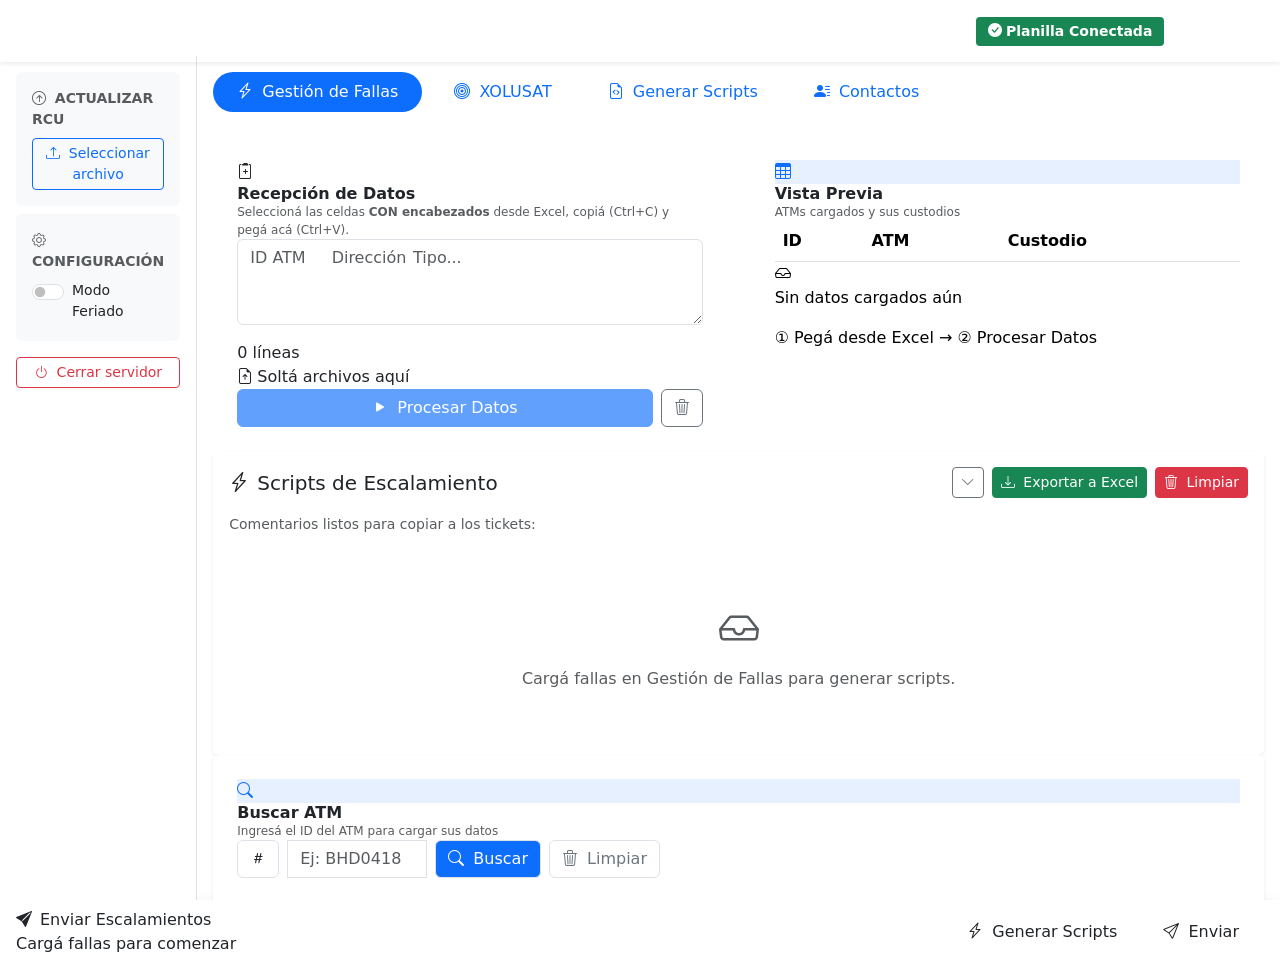
==== backend/templates/index.html @ ddcc281e "Fix zoom notebook v2.3: compensar 100vh con calc" ====
<!DOCTYPE html>
<html lang="es">
<head>
    <meta charset="UTF-8">
    <meta name="viewport" content="width=device-width, initial-scale=1.0">
    <title>Escalamientos ATM</title>
    <meta http-equiv="Cache-Control" content="no-cache, no-store, must-revalidate">
    <meta http-equiv="Pragma" content="no-cache">
    <meta http-equiv="Expires" content="0">
    <link href="https://cdn.jsdelivr.net/npm/bootstrap@5.3.3/dist/css/bootstrap.min.css" rel="stylesheet">
    <link href="https://cdn.jsdelivr.net/npm/bootstrap-icons@1.11.3/font/bootstrap-icons.min.css" rel="stylesheet">
    <link href="https://fonts.googleapis.com/css2?family=Inter:wght@300;400;500;600;700&display=swap" rel="stylesheet">
    <link rel="stylesheet" href="/static/style.css?v=2.3">
</head>
<body>

<!-- Navbar -->
<nav class="navbar navbar-expand-lg navbar-dark bg-navbar fixed-top shadow-sm">
    <div class="container-fluid px-4">
        <a class="navbar-brand d-flex align-items-center gap-2" href="#">
            <i class="bi bi-graph-up-arrow fs-4"></i>
            <span class="fw-bold">Escalamientos ATM</span>
        </a>
        <div class="d-flex align-items-center gap-3 ms-auto">
            <span id="connection-status" class="d-inline-flex align-items-center gap-1 text-white" style="background-color: #198754; padding: 4px 12px; border-radius: 4px; font-size: 0.875rem; font-weight: 600; line-height: 1.5;">
                <i class="bi bi-check-circle-fill"></i>
                Planilla Conectada
            </span>
            <span id="atm-count" class="text-white-50 small fw-semibold">859 ATMs</span>
        </div>
    </div>
</nav>

<!-- Layout -->
<div class="d-flex min-h-0" id="main-layout" style="padding-top: 56px; height: 100vh;">

    <!-- Sidebar -->
    <aside class="sidebar bg-white border-end p-3" style="width:270px">
        <div class="card border-0 bg-light">
            <div class="card-body py-3">
                <label class="form-label fw-semibold text-uppercase small text-muted mb-2">
                    <i class="bi bi-arrow-up-circle me-1"></i> Actualizar RCU
                </label>
                <button class="btn btn-outline-primary btn-sm w-100" onclick="document.getElementById('rcu-upload').click()" id="rcu-btn">
                    <i class="bi bi-upload me-1"></i> Seleccionar archivo
                </button>
                <input type="file" id="rcu-upload" class="d-none" accept=".xlsx,.xlsm,.xls">
                <div id="rcu-status" class="mt-2" style="display:none;"></div>
            </div>
        </div>

        <div class="card border-0 bg-light mt-2">
            <div class="card-body py-3">
                <label class="form-label fw-semibold text-uppercase small text-muted mb-2">
                    <i class="bi bi-gear me-1"></i> Configuración
                </label>
                <div class="form-check form-switch">
                    <input class="form-check-input" type="checkbox" id="mode-feriado" onchange="toggleFeriadoIndicator()">
                    <label class="form-check-label small" for="mode-feriado">Modo Feriado</label>
                </div>
                <div id="feriado-indicator" class="alert alert-warning py-2 mt-2 mb-0 d-none">
                    <i class="bi bi-calendar-event me-1"></i>
                    <small>Modo feriado activo</small>
                </div>
                <div id="domingo-indicator" class="alert alert-info py-2 mt-2 mb-0 d-none">
                    <i class="bi bi-sun me-1"></i>
                    <small>Es domingo - Modo fin de semana activo</small>
                </div>
            </div>
        </div>

        <button onclick="shutdownServer()" class="btn btn-outline-danger btn-sm w-100 mt-3" title="Cerrar servidor">
            <i class="bi bi-power me-1"></i> Cerrar servidor
        </button>

    </aside>

    <!-- Main Content -->
    <main class="flex-grow-1 overflow-y-auto p-3 min-h-0 main--send-panel-space" style="max-width: 100%; overflow-x: hidden;">

        <!-- Tabs Navigation -->
        <ul class="nav nav-pills mb-4 gap-2" id="mainTabs" role="tablist">
            <li class="nav-item" role="presentation">
                <button class="nav-link active px-4 py-2 rounded-pill" onclick="showTab('fallas')" type="button">
                    <i class="bi bi-lightning-charge me-1"></i> Gestión de Fallas
                </button>
            </li>
            <li class="nav-item" role="presentation">
                <button class="nav-link px-4 py-2 rounded-pill" onclick="showTab('xolusat')" type="button">
                    <i class="bi bi-bullseye me-1"></i> XOLUSAT
                </button>
            </li>
            <li class="nav-item" role="presentation">
                <button class="nav-link px-4 py-2 rounded-pill" onclick="showTab('scripts')" type="button">
                    <i class="bi bi-file-earmark-code me-1"></i> Generar Scripts
                </button>
            </li>
            <li class="nav-item" role="presentation">
                <button class="nav-link px-4 py-2 rounded-pill" onclick="showTab('contactos')" type="button">
                    <i class="bi bi-person-lines-fill me-1"></i> Contactos
                </button>
            </li>
        </ul>

        <!-- ============================================ -->
        <!-- TAB 1: GESTIÓN DE FALLAS -->
        <!-- ============================================ -->
        <section id="tab-fallas" class="tab-content active">
            
            <div class="row g-4 mb-0 align-items-stretch" style="min-height:0;">

                <!-- Recepción de Datos -->
                <div class="col-md-6">
                    <div class="card border-0">
                        <div class="card-body d-flex flex-column p-4">
                            <div class="data-card-header">
                                <div class="data-card-icon"><i class="bi bi-clipboard2-plus"></i></div>
                                <div>
                                    <h5 class="mb-0 fw-bold" style="font-size:1rem;">Recepción de Datos</h5>
                                    <p class="text-muted mb-0" style="font-size:0.75rem;">
                                        Seleccioná las celdas <strong>CON encabezados</strong> desde Excel, copiá (Ctrl+C) y pegá acá (Ctrl+V).
                                    </p>
                                </div>
                            </div>
                            <div class="position-relative d-flex flex-column flex-grow-1 drop-zone">
                                <textarea class="form-control mb-3 flex-grow-1" id="pasted-text" rows="3"
                                    placeholder="ID ATM&#9;Dirección&#9;Tipo..."
                                    oninput="updateLineCount()"></textarea>
                                <span id="line-count" class="line-counter">0 líneas</span>
                                <div id="drop-hint" class="drop-hint"><i class="bi bi-file-earmark-arrow-up me-1"></i>Soltá archivos aquí</div>
                            </div>
                            <div class="d-flex gap-2 mt-auto">
                                <button onclick="processFailures()" class="btn btn-primary flex-fill btn-fallas" id="btn-procesar" disabled>
                                    <i class="bi bi-play-fill me-1" id="btn-procesar-icon"></i> <span id="btn-procesar-text">Procesar Datos</span>
                                </button>
                                <button onclick="clearFailures()" class="btn btn-outline-secondary" title="Limpiar">
                                    <i class="bi bi-trash3"></i>
                                </button>
                            </div>
                        </div>
                    </div>
                </div>

                <!-- Vista Previa -->
                <div class="col-md-6">
                    <div class="card border-0">
                        <div class="card-body d-flex flex-column p-4">
                            <div class="data-card-header">
                                <div class="data-card-icon" style="background:rgba(13,110,253,0.1);color:#0D6EFD;">
                                    <i class="bi bi-table"></i>
                                </div>
                                <div>
                                    <h5 class="mb-0 fw-bold" style="font-size:1rem;">Vista Previa</h5>
                                    <p class="text-muted mb-0" style="font-size:0.75rem;">ATMs cargados y sus custodios</p>
                                </div>
                            </div>

                            <div class="table-responsive flex-grow-1 tab-fallas-preview-table" style="min-height:0; border-radius:10px;">
                                <table class="table mb-0" id="preview-table">
                                    <thead>
                                        <tr><th>ID</th><th>ATM</th><th>Custodio</th></tr>
                                    </thead>
                                    <tbody id="preview-tbody">
                                        <!-- empty state -->
                                        <tr id="preview-empty-row">
                                            <td colspan="3" class="p-0 border-0">
                                                <div class="preview-empty">
                                                    <div class="empty-icon"><i class="bi bi-inbox"></i></div>
                                                    <p>Sin datos cargados aún</p>
                                                    <span class="step-hint">① Pegá desde Excel → ② Procesar Datos</span>
                                                </div>
                                            </td>
                                        </tr>
                                    </tbody>
                                </table>
                            </div>

                            <!-- ATMs No Encontrados -->
                            <div id="not-found-section" class="mt-3" style="display:none;">
                                <hr class="my-2">
                                <h6 class="fw-bold text-danger mb-2" style="font-size:0.8rem;">
                                    <i class="bi bi-exclamation-triangle me-1"></i> ATMs No Encontrados
                                </h6>
                                <div id="not-found-list" class="d-flex flex-column gap-1"></div>
                            </div>
                        </div>
                    </div>
                </div>
            </div>
        </section>

        <!-- ============================================ -->
        <!-- TAB 2: GENERAR SCRIPTS -->
        <!-- ============================================ -->
        <section id="tab-scripts" class="tab-content">
            <div class="card shadow-sm border-0">
                <div class="card-body">
                    <div class="d-flex justify-content-between align-items-center mb-3">
                        <h5 class="card-title mb-0"><i class="bi bi-lightning-charge me-2"></i>Scripts de Escalamiento</h5>
                        <div class="d-flex gap-2 align-items-center">
                            <button onclick="toggleCollapse('scripts-fallas-collapse')" class="btn btn-outline-secondary btn-sm" title="Minimizar">
                                <i class="bi bi-chevron-down" id="scripts-fallas-collapse-icon"></i>
                            </button>
                            <button onclick="exportScriptsToExcel()" class="btn btn-success btn-sm">
                                <i class="bi bi-download me-1"></i> Exportar a Excel
                            </button>
                            <button onclick="clearFailures()" class="btn btn-danger btn-sm">
                                <i class="bi bi-trash3 me-1"></i> Limpiar
                            </button>
                        </div>
                    </div>
                    <p class="text-muted small mb-3">Comentarios listos para copiar a los tickets:</p>
                    <div id="scripts-fallas-collapse">
                        <div id="scripts-container-fallas" class="d-flex flex-column gap-2" style="width: 100%;">
                            <div class="text-center text-muted py-5">
                                <i class="bi bi-inbox fs-1 d-block mb-2"></i>
                                Cargá fallas en Gestión de Fallas para generar scripts.
                            </div>
                        </div>
                    </div>
                </div>
            </div>

        </section>

        <!-- ============================================ -->
        <!-- TAB 3: XOLUSAT -->
        <!-- ============================================ -->
        <section id="tab-xolusat" class="tab-content">

            <!-- Buscar ATM -->
            <div class="card shadow-sm border-0 mb-4">
                <div class="card-body p-4">
                    <div class="data-card-header">
                        <div class="data-card-icon" style="background:rgba(13,110,253,0.1);color:#0D6EFD;">
                            <i class="bi bi-search"></i>
                        </div>
                        <div>
                            <h5 class="mb-0 fw-bold" style="font-size:1rem;">Buscar ATM</h5>
                            <p class="text-muted mb-0" style="font-size:0.75rem;">Ingresá el ID del ATM para cargar sus datos</p>
                        </div>
                    </div>
                    <div class="d-flex gap-2 align-items-center flex-wrap">
                        <div class="input-group-text bg-white border rounded-start"><i class="bi bi-hash"></i></div>
                        <input type="text" class="form-control border rounded-0" id="xol-search-id" placeholder="Ej: BHD0418" style="width: 140px;">
                        <button onclick="searchATMXol()" class="btn btn-primary btn-xolusat border rounded">
                            <i class="bi bi-search me-1"></i> Buscar
                        </button>
                        <button onclick="clearXolSearch()" class="btn btn-outline-secondary border rounded">
                            <i class="bi bi-trash3 me-1"></i> Limpiar
                        </button>
                    </div>
                    <div id="xol-atm-info" class="mt-3"></div>
                </div>
            </div>

            <!-- Sub-tabs XOLUSAT -->
            <ul class="nav nav-tabs mb-4" role="tablist">
                <li class="nav-item" role="presentation">
                    <button class="nav-link active" onclick="showXolTab('nuevo', this)" type="button">
                        <i class="bi bi-plus-circle me-1"></i> Nuevo Escalamiento
                    </button>
                </li>
                <li class="nav-item" role="presentation">
                    <button class="nav-link" onclick="showXolTab('lista', this)" type="button">
                        <i class="bi bi-list-ul me-1"></i> Lista de Seguimiento
                    </button>
                </li>
            </ul>

            <!-- Sub-tab: Nuevo Escalamiento -->
            <div id="xol-tab-nuevo" class="xol-subtab-content active">
                <div class="card shadow-sm border-0">
                    <div class="card-body p-4">
                        <div class="data-card-header">
                            <div class="data-card-icon" style="background:rgba(13,110,253,0.1);color:#0D6EFD;">
                                <i class="bi bi-clipboard-data"></i>
                            </div>
                            <div>
                                <h5 class="mb-0 fw-bold" style="font-size:1rem;">Nuevo Escalamiento</h5>
                                <p class="text-muted mb-0" style="font-size:0.75rem;">Completá los datos del incidente y del ATM</p>
                            </div>
                        </div>

                        <div class="row g-3 mb-3">
                            <div class="col-md-4">
                                <label class="form-label small fw-semibold">Incident</label>
                                <input type="text" class="form-control form-control-sm" id="xol-incident" placeholder="W603283311">
                            </div>
                            <div class="col-md-4">
                                <label class="form-label small fw-semibold">Estado</label>
                                <select class="form-select form-select-sm" id="xol-estado">
                                    <option>OPEN</option>
                                    <option>ASSIGNED</option>
                                    <option>SUPEND</option>
                                    <option>DISPACHED</option>
                                    <option>CLOSED</option>
                                </select>
                            </div>
                            <div class="col-md-4">
                                <label class="form-label small fw-semibold">SLA</label>
                                <input type="text" class="form-control form-control-sm" id="xol-sla" placeholder="Ej: 2h">
                            </div>
                            <div class="col-md-6">
                                <label class="form-label small fw-semibold">Subcategoría</label>
                                <select class="form-select form-select-sm" id="xol-subcat" onchange="toggleSubcatOtra()">
                                    <option>SIN COMUNICACION</option>
                                    <option>IMPRESORA DE RECIBOS</option>
                                    <option>APLICACION FUERA DE SERVICIO</option>
                                    <option>OTRA</option>
                                </select>
                            </div>
                            <div class="col-md-6" id="xol-subcat-otra-container" style="display:none;">
                                <label class="form-label small fw-semibold">Especificar subcategoría</label>
                                <input type="text" class="form-control form-control-sm" id="xol-subcat-otra" placeholder="Ingrese subcategoría">
                            </div>
                            <div class="col-md-6">
                                <label class="form-label small fw-semibold">Nombre ATM</label>
                                <input type="text" class="form-control form-control-sm" id="xol-atm-nombre" placeholder="Ej: ATM-BHD-001">
                            </div>
                            <div class="col-md-6">
                                <label class="form-label small fw-semibold">Detalle</label>
                                <input type="text" class="form-control form-control-sm" id="xol-detalle" placeholder="Descripción breve...">
                            </div>
                        </div>

                        <button onclick="registerXol(true)" class="btn btn-primary flex-fill btn-xolusat mt-2">
                            <i class="bi bi-envelope me-1"></i> Enviar escalamiento
                        </button>
                    </div>
                </div>
            </div>

            <!-- Sub-tab: Lista de Seguimiento -->
            <div id="xol-tab-lista" class="xol-subtab-content">
                <div class="card shadow-sm border-0">
                    <div class="card-body p-4">
                        <div class="data-card-header">
                            <div class="data-card-icon" style="background:rgba(13,110,253,0.1);color:#0D6EFD;">
                                <i class="bi bi-list-check"></i>
                            </div>
                            <div>
                                <h5 class="mb-0 fw-bold" style="font-size:1rem;">Lista de Seguimiento</h5>
                                <p class="text-muted mb-0" style="font-size:0.75rem;">Registros de escalamientos XOLUSAT</p>
                            </div>
                        </div>

                        <!-- Filtros -->
                        <div class="d-flex gap-2 mb-3 align-items-end flex-wrap">
                            <div>
                                <label class="form-label small fw-semibold d-block">Estado</label>
                                <select class="form-select form-select-sm py-1" id="xol-filter-estado" onchange="loadXolRecords()" style="width: 120px;">
                                    <option>Todos</option>
                                    <option>OPEN</option>
                                    <option>ASSIGNED</option>
                                    <option>SUPEND</option>
                                    <option>DISPACHED</option>
                                    <option>CLOSED</option>
                                </select>
                            </div>
                            <div>
                                <label class="form-label small fw-semibold d-block">Subcategoría</label>
                                <select class="form-select form-select-sm py-1" id="xol-filter-subcat" onchange="loadXolRecords()" style="width: 200px;">
                                    <option>Todas</option>
                                    <option>SIN COMUNICACION</option>
                                    <option>IMPRESORA DE RECIBOS</option>
                                    <option>APLICACION FUERA DE SERVICIO</option>
                                    <option>OTRA</option>
                                </select>
                            </div>
                            <button onclick="clearXolRecords()" class="btn btn-outline-danger btn-sm py-1 px-2" style="margin-left: 12px;">
                                <i class="bi bi-trash3"></i>
                            </button>
                        </div>

                        <!-- Tabla -->
                        <div class="table-responsive xol-table-wrap">
                            <table class="table mb-0" id="xol-table">
                                <thead>
                                    <tr>
                                        <th>Incident</th>
                                        <th>Estado</th>
                                        <th>ID ATM</th>
                                        <th>Subcategoría</th>
                                        <th>Detalle</th>
                                        <th>SLA</th>
                                        <th>ATM</th>
                                        <th>Custodio</th>
                                        <th>Fecha</th>
                                        <th class="text-center" style="width:60px;">Acc</th>
                                    </tr>
                                </thead>
                                <tbody id="xol-tbody">
                                </tbody>
                            </table>
                        </div>
                        <div id="xol-empty" class="preview-empty" style="display:none;">
                            <div class="empty-icon"><i class="bi bi-inbox"></i></div>
                            <p>Sin registros aún</p>
                            <span class="step-hint">Registrá escalamientos para verlos aquí</span>
                        </div>
                    </div>
                </div>

                <!-- Actualizar Estado -->
                <div class="card shadow-sm border-0 mt-3">
                    <div class="card-body p-4">
                        <div class="data-card-header">
                            <div class="data-card-icon" style="background:rgba(13,110,253,0.1);color:#0D6EFD;">
                                <i class="bi bi-pencil"></i>
                            </div>
                            <div>
                                <h5 class="mb-0 fw-bold" style="font-size:1rem;">Actualizar Estado</h5>
                                <p class="text-muted mb-0" style="font-size:0.75rem;">Modificá el estado de un incidente existente</p>
                            </div>
                        </div>
                        <div class="d-flex gap-2 align-items-end flex-wrap">
                            <div>
                                <label class="form-label small fw-semibold d-block">Incidente</label>
                                <select class="form-select form-select-sm py-1" id="xol-update-incident" style="width: 230px;"></select>
                            </div>
                            <div>
                                <label class="form-label small fw-semibold d-block">Nuevo Estado</label>
                                <select class="form-select form-select-sm py-1" id="xol-update-estado" style="width: 130px;">
                                    <option>OPEN</option>
                                    <option>ASSIGNED</option>
                                    <option>SUPEND</option>
                                    <option>DISPACHED</option>
                                    <option>CLOSED</option>
                                </select>
                            </div>
                            <button onclick="updateXolStatus()" class="btn btn-primary btn-xolusat btn-sm py-1 px-2">
                                <i class="bi bi-arrow-repeat"></i>
                            </button>
                            <button onclick="clearXolRecords()" class="btn btn-outline-danger btn-sm py-1 px-2">
                                <i class="bi bi-trash3"></i>
                            </button>
                        </div>
                    </div>
                </div>
            </div>
        </section>

        <!-- ============================================ -->
        <!-- TAB 5: CONTACTOS -->
        <!-- ============================================ -->
        <section id="tab-contactos" class="tab-content">
            
            <!-- ── TERCEROS · L-V ── -->
            <div class="card shadow-sm border-0 mb-4">
                <div class="data-card-header" style="border-bottom-color: var(--brand-green);">
                    <div class="data-card-icon" style="background: rgba(84,185,72,0.1); color: var(--brand-green);">
                        <i class="bi bi-brightness-high"></i>
                    </div>
                    <div class="flex-grow-1">
                        <h5 class="mb-0">TERCEROS <span class="text-muted fs-6 fw-normal">· Lunes a Viernes</span></h5>
                        <small class="text-muted">Al guardar, se actualizan todos los ATMs del custodio en CONTACTOS SEMANA.</small>
                    </div>
                    <button onclick="loadContactos()" class="btn btn-outline-secondary btn-sm" title="Refrescar">
                        <i class="bi bi-arrow-clockwise"></i>
                    </button>
                </div>
                <div class="card-body pt-0 px-0">
                    <div class="table-responsive" style="max-height: 350px; overflow-y: auto;">
                        <table class="table table-hover table-sm mb-0 align-middle" style="table-layout:fixed;">
                            <thead class="sticky-top" style="background: var(--brand-dark);">
                                                <tr>
                                                    <th style="width:160px; background: var(--brand-dark); color: white; font-size:0.75rem; font-weight:600;">Custodio</th>
                                                    <th style="background: var(--brand-dark); color: white; font-size:0.75rem; font-weight:600;">Email</th>
                                                    <th style="background: var(--brand-dark); color: white; font-size:0.75rem; font-weight:600;">CC / Copia</th>
                                                    <th style="width:44px; background: var(--brand-dark);"></th>
                                                </tr>
                                            </thead>
                                            <tbody id="contactos-terceros-lv-tbody">
                                                <tr><td colspan="4" class="text-center text-muted py-3">Cargando...</td></tr>
                            </tbody>
                        </table>
                    </div>
                </div>
            </div>

            <!-- ── TERCEROS · FINDE ── -->
            <div class="card shadow-sm border-0 mb-4">
                <div class="data-card-header" style="border-bottom-color: var(--brand-orange);">
                    <div class="data-card-icon" style="background: rgba(253,126,20,0.1); color: var(--brand-orange);">
                        <i class="bi bi-moon-stars"></i>
                    </div>
                    <div class="flex-grow-1">
                        <h5 class="mb-0">TERCEROS <span class="text-muted fs-6 fw-normal">· Finde / Feriado</span></h5>
                        <small class="text-muted">Al guardar, se actualiza el contacto en CONTACTOS FINDE.</small>
                    </div>
                </div>
                <div class="card-body pt-0 px-0">
                    <div class="table-responsive" style="max-height: 350px; overflow-y: auto;">
                        <table class="table table-hover table-sm mb-0 align-middle" style="table-layout:fixed;">
                            <thead class="sticky-top" style="background: var(--brand-dark);">
                                                <tr>
                                                    <th style="width:160px; background: var(--brand-dark); color: white; font-size:0.75rem; font-weight:600;">Custodio</th>
                                                    <th style="background: var(--brand-dark); color: white; font-size:0.75rem; font-weight:600;">Email</th>
                                                    <th style="background: var(--brand-dark); color: white; font-size:0.75rem; font-weight:600;">CC / Copia</th>
                                                    <th style="width:44px; background: var(--brand-dark);"></th>
                                                </tr>
                                            </thead>
                                            <tbody id="contactos-terceros-finde-tbody">
                                                <tr><td colspan="4" class="text-center text-muted py-3">Cargando...</td></tr>
                            </tbody>
                        </table>
                    </div>
                </div>
            </div>

            <!-- ── SUCURSALES ── -->
            <div class="card shadow-sm border-0 mb-4">
                <div class="data-card-header" style="border-bottom-color: var(--brand-green);">
                    <div class="data-card-icon" style="background: rgba(84,185,72,0.1); color: var(--brand-green);">
                        <i class="bi bi-shop"></i>
                    </div>
                    <div class="flex-grow-1">
                        <h5 class="mb-0">SUCURSALES <span class="text-muted fs-6 fw-normal">· Lunes a Viernes</span></h5>
                        <small class="text-muted">Cada sucursal tiene su propio correo. Buscá por ID o nombre.</small>
                    </div>
                    <span id="contactos-suc-count" class="badge bg-light text-muted border d-none" style="font-size:0.8rem;">
                        <span id="contactos-suc-num">0</span> resultado(s)
                    </span>
                </div>
                <div class="card-body pt-0">
                    <div class="d-flex gap-2 align-items-end mb-3">
                        <div class="search-box" style="width: 240px;">
                            <i class="bi bi-search search-icon"></i>
                            <input type="text" id="contactos-suc-search" class="search-input" 
                                   placeholder="BHD0011..."
                                   onkeydown="if(event.key==='Enter')filtrarSucursales()">
                            <button class="search-clear" id="contactos-suc-clear" title="Limpiar" onclick="limpiarBusquedaSucursal()" style="display:none;">
                                <i class="bi bi-x-lg"></i>
                            </button>
                        </div>
                        <button onclick="filtrarSucursales()" class="btn btn-primary" style="white-space:nowrap;">
                            <i class="bi bi-search me-1"></i> Buscar
                        </button>
                    </div>
                    <div id="contactos-sucursales-container" class="table-responsive" style="max-height: 350px; overflow-y: auto;">
                        <table class="table table-hover table-sm mb-0">
                            <thead class="table-light sticky-top">
                                <tr><th>ATM ID</th><th>Nombre</th><th style="min-width:220px;">Email</th><th style="min-width:200px;">CC / Copia</th><th style="width:90px;"></th></tr>
                            </thead>
                            <tbody id="contactos-sucursales-tbody">
                                <tr><td colspan="5" class="text-center text-muted py-5">
                                    <i class="bi bi-search fs-3 d-block mb-2 opacity-25"></i>
                                    Buscá una sucursal por ID o nombre
                                </td></tr>
                            </tbody>
                        </table>
                    </div>
                </div>
            </div>

            <!-- ── SUCURSAL FINDE ── -->
            <div class="card shadow-sm border-0">
                <div class="data-card-header" style="border-bottom-color: var(--brand-orange);">
                    <div class="data-card-icon" style="background: rgba(253,126,20,0.1); color: var(--brand-orange);">
                        <i class="bi bi-calendar-week"></i>
                    </div>
                    <div class="flex-grow-1">
                        <h5 class="mb-0">SUCURSAL <span class="text-muted fs-6 fw-normal">· Finde / Feriado</span></h5>
                        <small class="text-muted">Un solo correo para todas las sucursales durante findes y feriados.</small>
                    </div>
                </div>
                <div class="card-body pt-0">
                    <div class="row g-3 align-items-end">
                        <div class="col-md-5">
                            <label class="form-label small fw-semibold text-muted text-uppercase">Email</label>
                            <input type="text" id="contactos-suc-finde-email" class="form-control" placeholder="correo@ejemplo.com">
                        </div>
                        <div class="col-md-5">
                            <label class="form-label small fw-semibold text-muted text-uppercase">CC</label>
                            <input type="text" id="contactos-suc-finde-cc" class="form-control" placeholder="cc1@x.com; cc2@y.com">
                        </div>
                        <div class="col-md-2">
                            <button onclick="guardarSucursalFinde()" class="btn btn-primary w-100">
                                <i class="bi bi-check-lg me-1"></i> Guardar
                            </button>
                        </div>
                    </div>
                </div>
            </div>

        </section>


    </main>
</div>

<!-- Panel Enviar (fuera de main: no participa en el flex ni en overflow del contenido) -->
<div id="send-panel-wrapper">
    <div id="send-panel" class="shadow">
        <div class="d-flex align-items-center justify-content-between py-2 px-3">
            <div>
                <div class="send-title"><i class="bi bi-send-fill me-2"></i>Enviar Escalamientos</div>
                <div id="email-info">Cargá fallas para comenzar</div>
                <div id="send-summary" class="send-summary d-none"></div>
            </div>
            <div class="d-flex gap-2">
                <button onclick="loadScripts()" class="btn" id="btn-generate-scripts">
                    <i class="bi bi-lightning-charge me-1"></i> Generar Scripts
                </button>
                <button onclick="sendEmails()" class="btn px-4" id="btn-send-emails">
                    <i class="bi bi-send me-1"></i> Enviar
                </button>
            </div>
        </div>
    </div>
</div>

<!-- Toast Container -->
<div class="toast-container position-fixed bottom-0 end-0 p-3">
    <div id="appToast" class="toast align-items-center border-0 shadow" role="alert">
        <div class="d-flex">
            <div class="toast-body d-flex align-items-center gap-2">
                <i id="toast-icon" class="bi"></i>
                <span id="toast-message"></span>
            </div>
            <button type="button" class="btn-close btn-close-white me-2 m-auto" data-bs-dismiss="toast"></button>
        </div>
    </div>
</div>

<!-- Modal Confirmación -->
<div class="modal fade" id="confirmModal" tabindex="-1">
    <div class="modal-dialog modal-dialog-centered">
        <div class="modal-content border-0 shadow">
            <div class="modal-header border-0">
                <h5 class="modal-title" id="confirmTitle">Confirmar</h5>
                <button type="button" class="btn-close" data-bs-dismiss="modal"></button>
            </div>
            <div class="modal-body text-muted" id="confirmMessage"></div>
            <div class="modal-footer border-0">
                <button type="button" class="btn btn-outline-secondary" data-bs-dismiss="modal">Cancelar</button>
                <button type="button" class="btn btn-danger" id="confirmBtn">Confirmar</button>
            </div>
        </div>
    </div>
</div>

<script src="https://cdn.jsdelivr.net/npm/bootstrap@5.3.3/dist/js/bootstrap.bundle.min.js"></script>
    <script src="/static/script.js?v=2.2"></script>

</body>
</html>
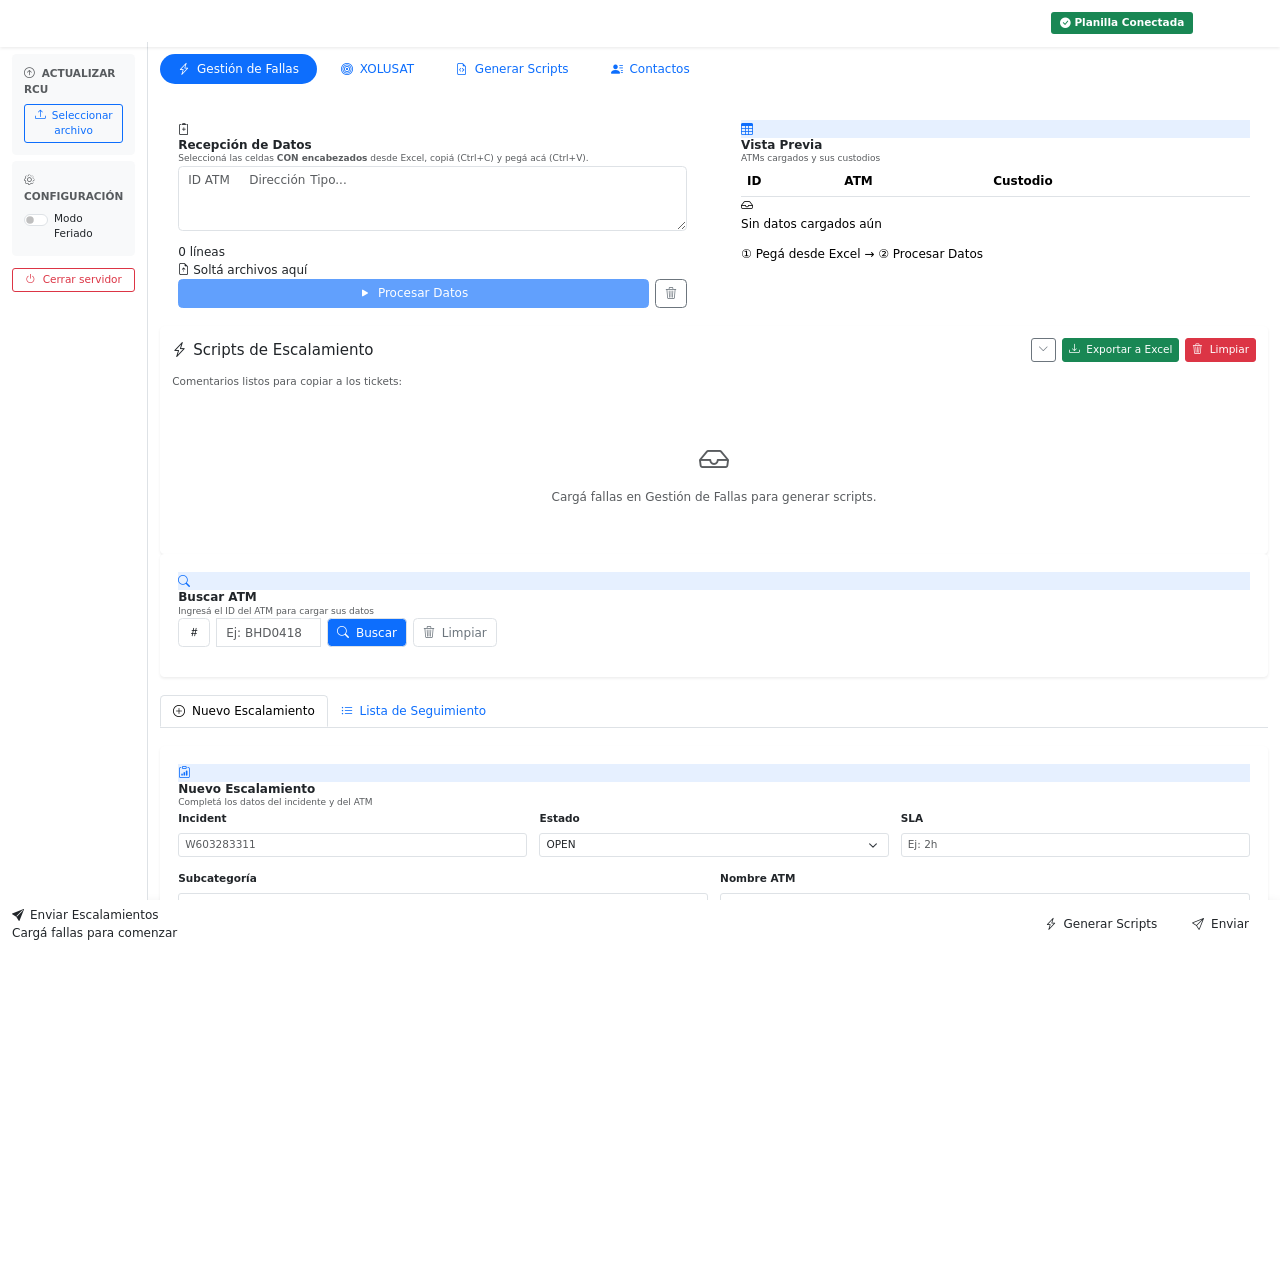
==== commit 2e6cd48a: "Zoom notebook v2.4: JS dinamico compensa zoom del browser" ====
--- a/backend/templates/index.html
+++ b/backend/templates/index.html
@@ -10,7 +10,7 @@
     <link href="https://cdn.jsdelivr.net/npm/bootstrap@5.3.3/dist/css/bootstrap.min.css" rel="stylesheet">
     <link href="https://cdn.jsdelivr.net/npm/bootstrap-icons@1.11.3/font/bootstrap-icons.min.css" rel="stylesheet">
     <link href="https://fonts.googleapis.com/css2?family=Inter:wght@300;400;500;600;700&display=swap" rel="stylesheet">
-    <link rel="stylesheet" href="/static/style.css?v=2.3">
+    <link rel="stylesheet" href="/static/style.css?v=2.4">
 </head>
 <body>
 
@@ -642,7 +642,33 @@
 </div>
 
 <script src="https://cdn.jsdelivr.net/npm/bootstrap@5.3.3/dist/js/bootstrap.bundle.min.js"></script>
-    <script src="/static/script.js?v=2.2"></script>
+    <script src="/static/script.js?v=2.3"></script>
+<script>
+(function () {
+    // Solo en notebooks (pantalla CSS ≤ 1440px)
+    if (window.screen.width > 1440) return;
+
+    var TARGET = 0.75;
+
+    function applyZoom() {
+        // Detecta el zoom actual del browser (outerWidth/innerWidth es confiable con ventana maximizada)
+        var browserZoom = window.outerWidth / window.innerWidth;
+        if (browserZoom <= 0) browserZoom = 1;
+
+        // CSS zoom necesario para que el resultado siempre sea 75%
+        var cssZoom = TARGET / browserZoom;
+        document.documentElement.style.zoom = cssZoom;
+
+        // Compensar 100vh que no escala con zoom
+        var ml = document.getElementById('main-layout');
+        if (ml) ml.style.height = 'calc(100vh / ' + cssZoom + ')';
+    }
+
+    applyZoom();
+    // Re-aplicar si el usuario cambia el zoom del browser
+    window.addEventListener('resize', applyZoom);
+})();
+</script>
 
 </body>
 </html>
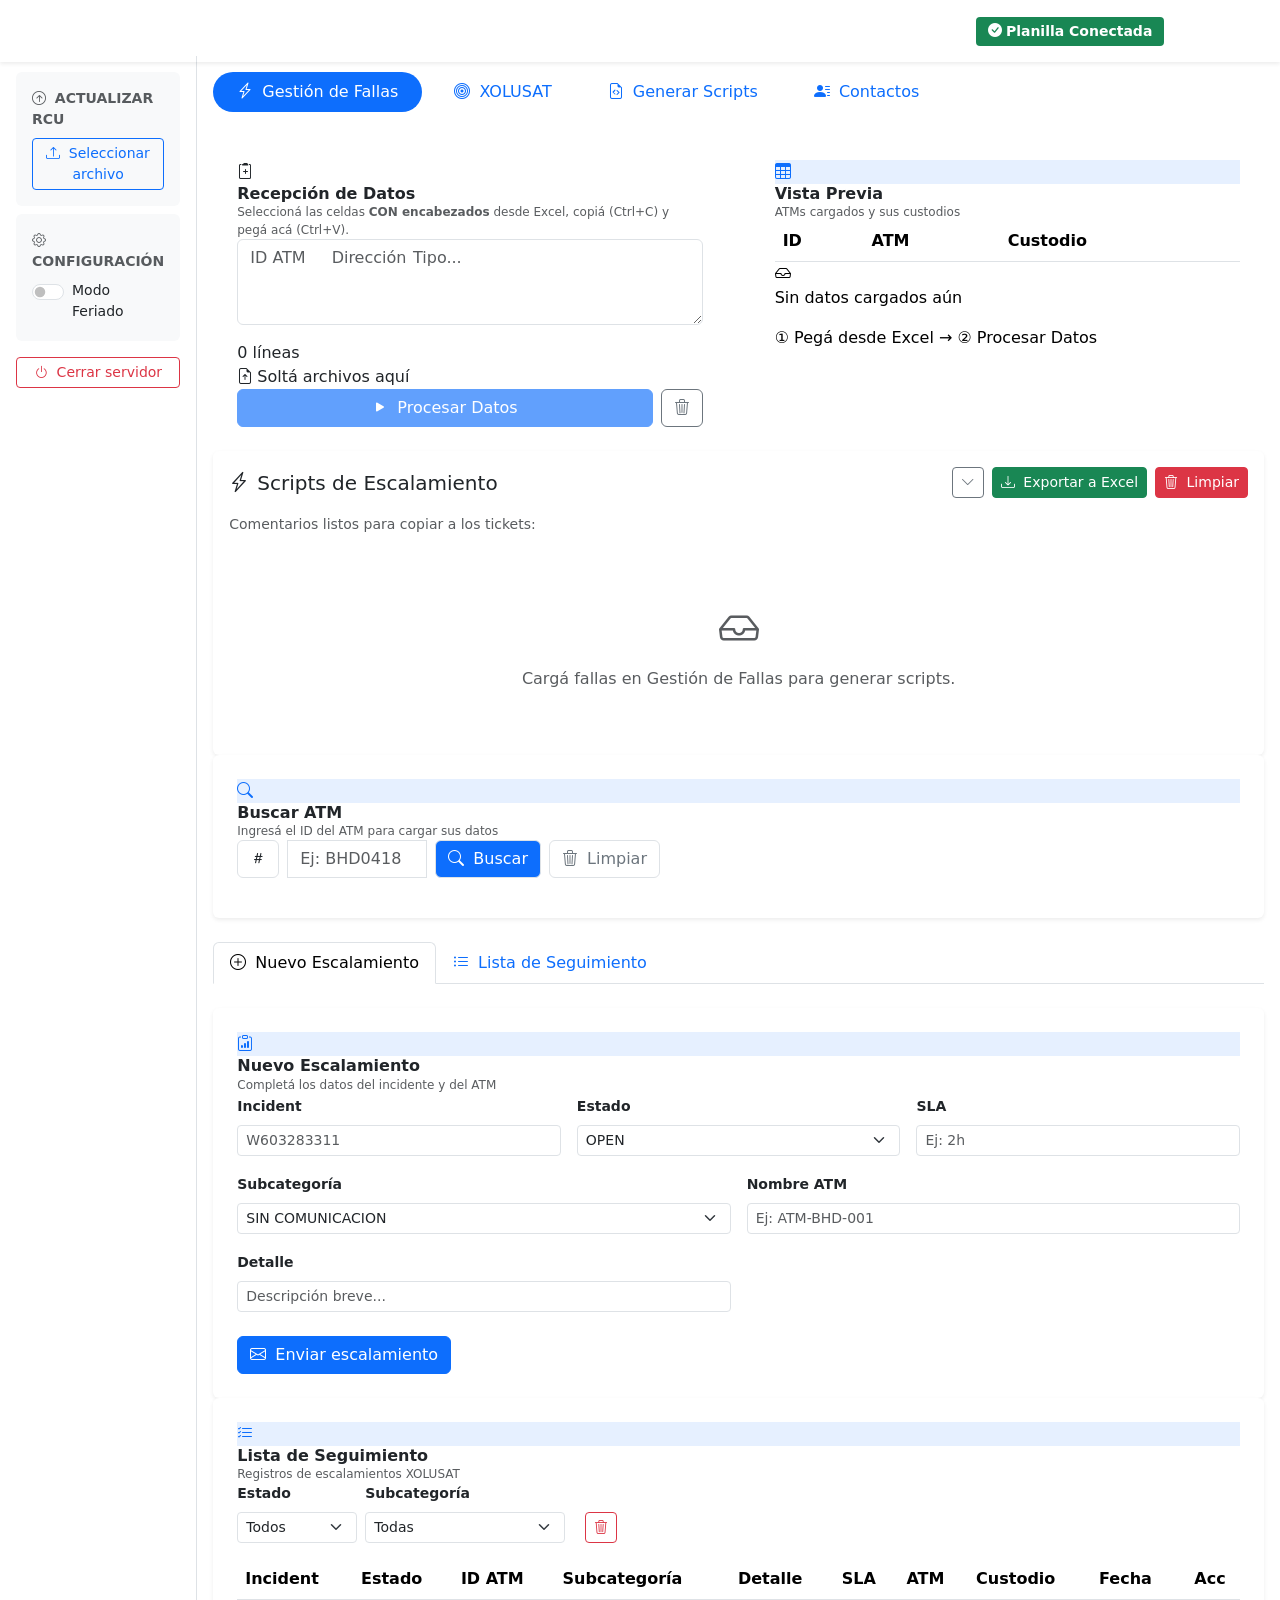
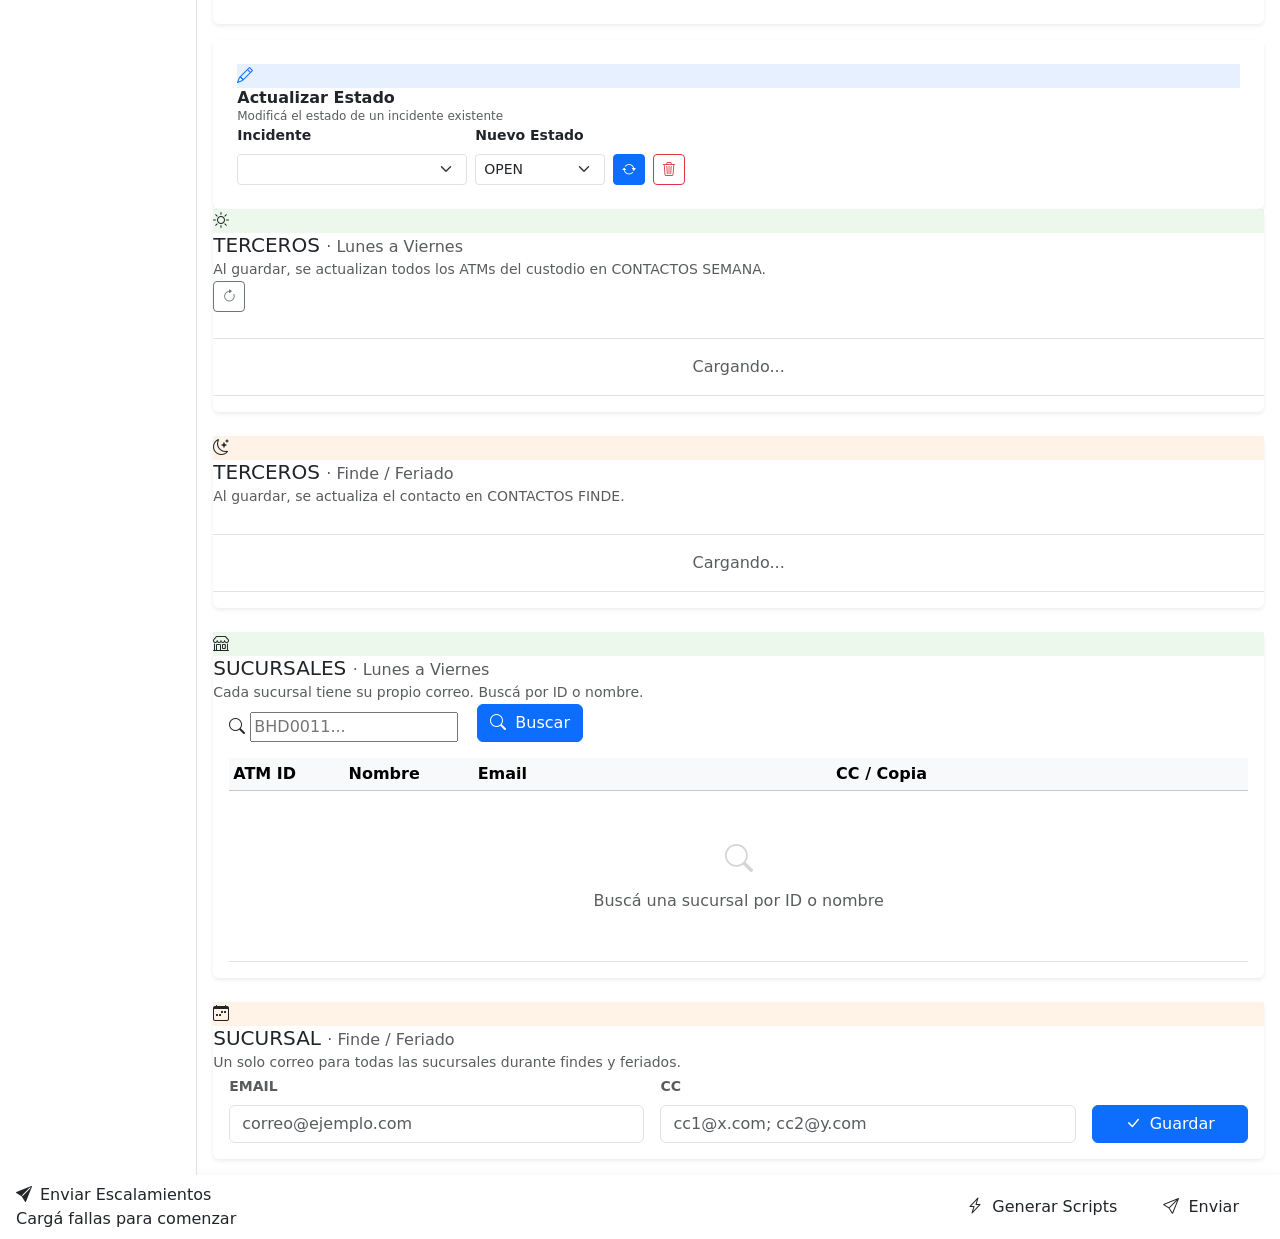
==== commit 9f2db95e: "v3.0: transform scale wrapper - zoom 75% independiente del browser" ====
--- a/backend/templates/index.html
+++ b/backend/templates/index.html
@@ -10,9 +10,11 @@
     <link href="https://cdn.jsdelivr.net/npm/bootstrap@5.3.3/dist/css/bootstrap.min.css" rel="stylesheet">
     <link href="https://cdn.jsdelivr.net/npm/bootstrap-icons@1.11.3/font/bootstrap-icons.min.css" rel="stylesheet">
     <link href="https://fonts.googleapis.com/css2?family=Inter:wght@300;400;500;600;700&display=swap" rel="stylesheet">
-    <link rel="stylesheet" href="/static/style.css?v=2.4">
+    <link rel="stylesheet" href="/static/style.css?v=3.0">
 </head>
 <body>
+
+<div id="app-scale-wrapper">
 
 <!-- Navbar -->
 <nav class="navbar navbar-expand-lg navbar-dark bg-navbar fixed-top shadow-sm">
@@ -32,7 +34,7 @@
 </nav>
 
 <!-- Layout -->
-<div class="d-flex min-h-0" id="main-layout" style="padding-top: 56px; height: 100vh;">
+<div class="d-flex min-h-0" id="main-layout" style="padding-top: 56px;">
 
     <!-- Sidebar -->
     <aside class="sidebar bg-white border-end p-3" style="width:270px">
@@ -611,8 +613,10 @@
     </div>
 </div>
 
-<!-- Toast Container -->
-<div class="toast-container position-fixed bottom-0 end-0 p-3">
+</div><!-- /app-scale-wrapper -->
+
+<!-- Toast Container (fuera del wrapper para que Bootstrap lo posicione bien) -->
+<div class="toast-container position-fixed bottom-0 end-0 p-3" style="z-index:9999;">
     <div id="appToast" class="toast align-items-center border-0 shadow" role="alert">
         <div class="d-flex">
             <div class="toast-body d-flex align-items-center gap-2">
@@ -642,31 +646,22 @@
 </div>
 
 <script src="https://cdn.jsdelivr.net/npm/bootstrap@5.3.3/dist/js/bootstrap.bundle.min.js"></script>
-    <script src="/static/script.js?v=2.3"></script>
+    <script src="/static/script.js?v=3.0"></script>
 <script>
 (function () {
     // Solo en notebooks (pantalla CSS ≤ 1440px)
     if (window.screen.width > 1440) return;
 
-    var TARGET = 0.75;
-
-    function applyZoom() {
-        // Detecta el zoom actual del browser (outerWidth/innerWidth es confiable con ventana maximizada)
-        var browserZoom = window.outerWidth / window.innerWidth;
-        if (browserZoom <= 0) browserZoom = 1;
-
-        // CSS zoom necesario para que el resultado siempre sea 75%
-        var cssZoom = TARGET / browserZoom;
-        document.documentElement.style.zoom = cssZoom;
-
-        // Compensar 100vh que no escala con zoom
-        var ml = document.getElementById('main-layout');
-        if (ml) ml.style.height = 'calc(100vh / ' + cssZoom + ')';
-    }
-
-    applyZoom();
-    // Re-aplicar si el usuario cambia el zoom del browser
-    window.addEventListener('resize', applyZoom);
+    // Bloquear Ctrl++, Ctrl+-, Ctrl+0
+    document.addEventListener('keydown', function (e) {
+        if (e.ctrlKey && (e.key === '+' || e.key === '-' || e.key === '=' || e.key === '0')) {
+            e.preventDefault();
+        }
+    });
+    // Bloquear Ctrl+Scroll
+    document.addEventListener('wheel', function (e) {
+        if (e.ctrlKey) e.preventDefault();
+    }, { passive: false });
 })();
 </script>
 
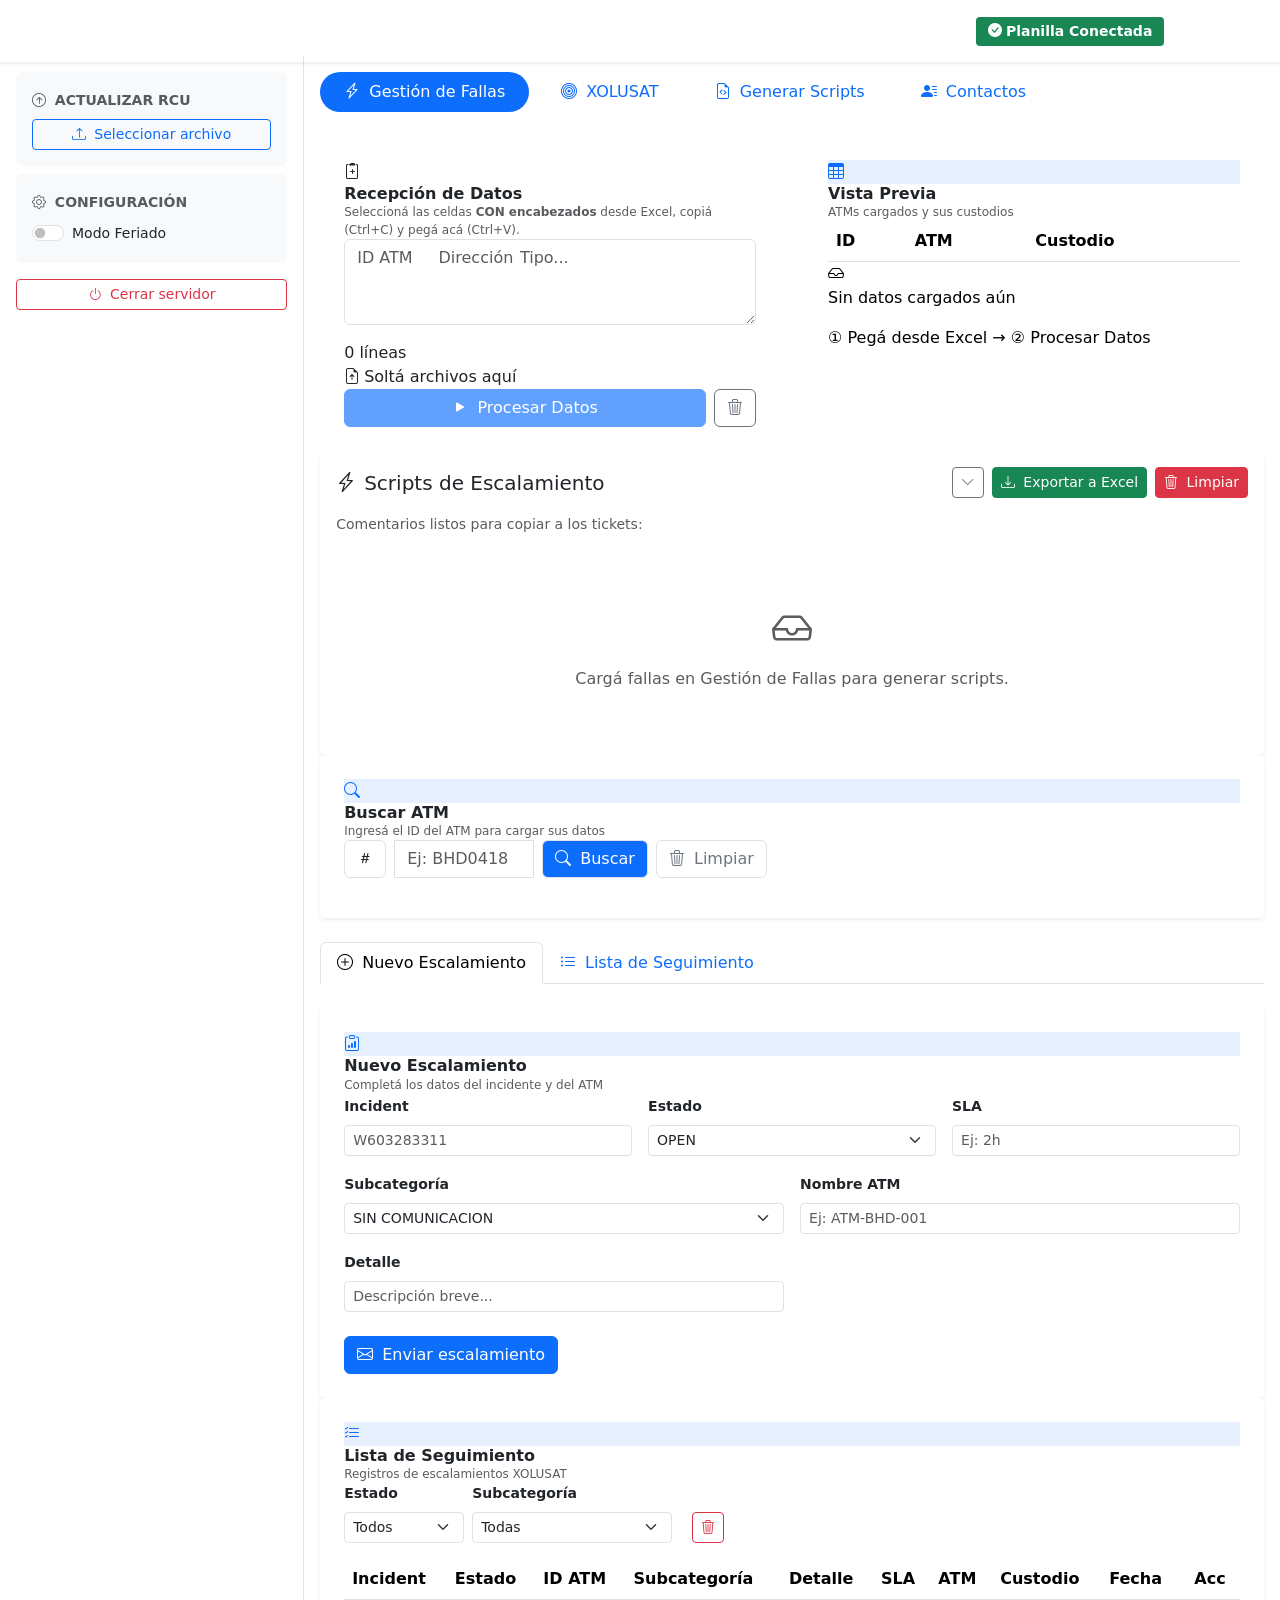
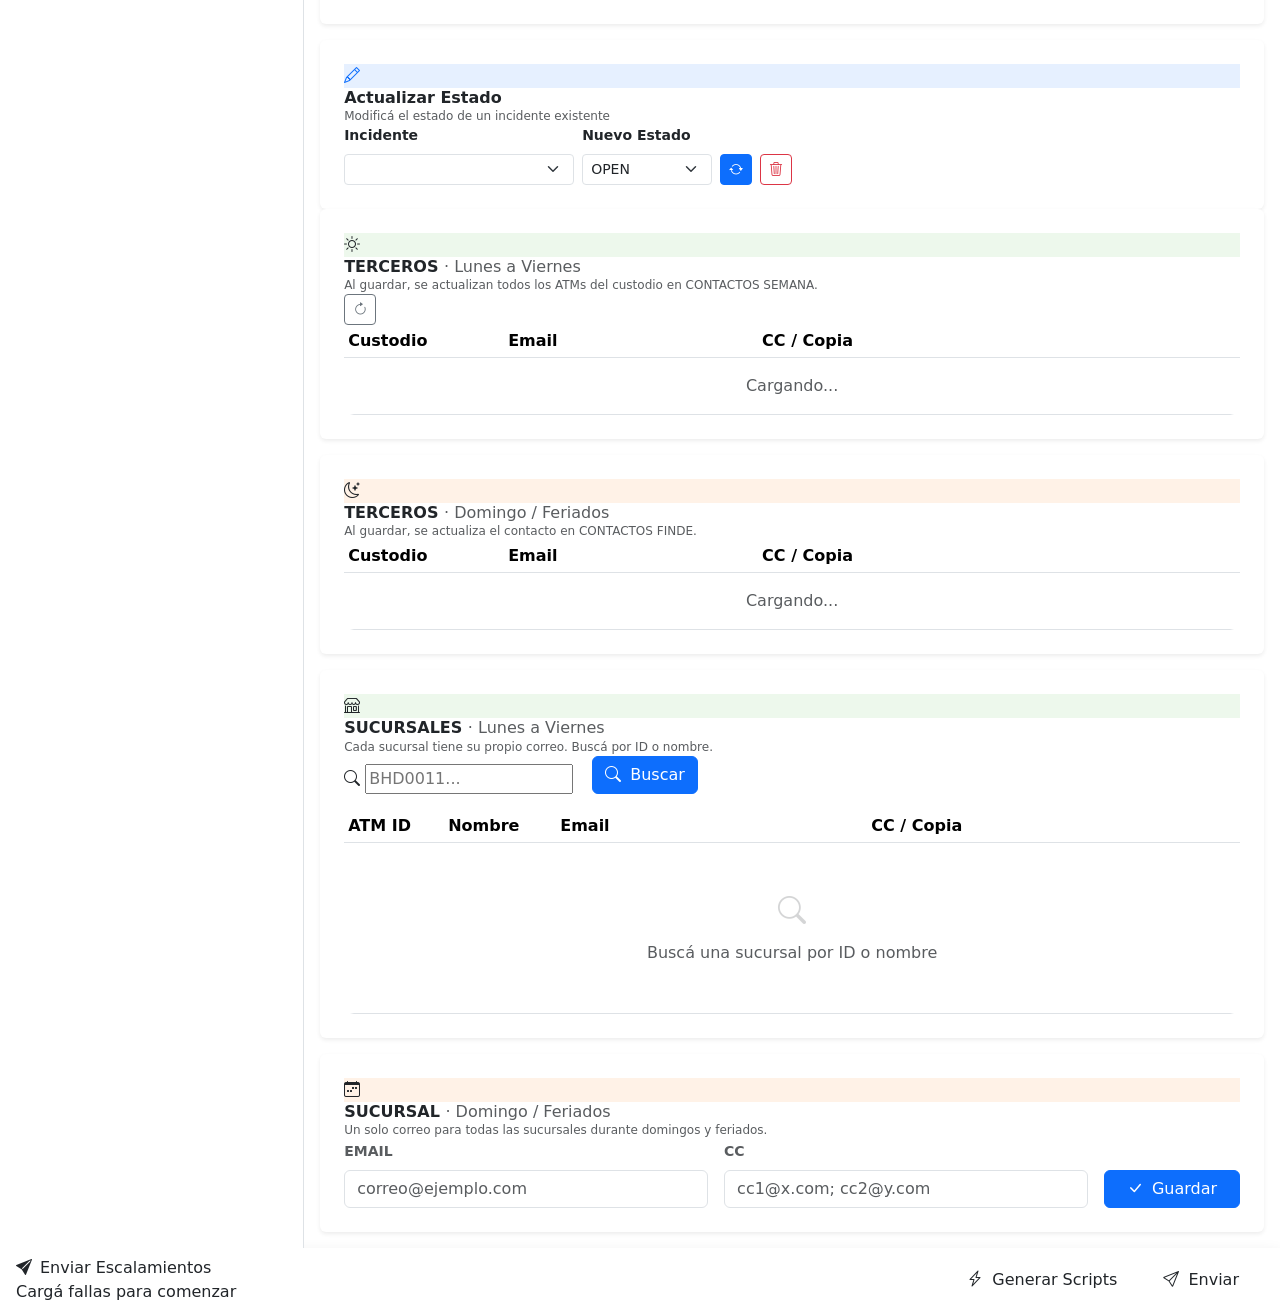
==== commit 30019f3a: "Tab Contactos: rediseño visual + textos Domingo/Feriados - Tablas con estilo consistente (header osc" ====
--- a/backend/templates/index.html
+++ b/backend/templates/index.html
@@ -10,11 +10,9 @@
     <link href="https://cdn.jsdelivr.net/npm/bootstrap@5.3.3/dist/css/bootstrap.min.css" rel="stylesheet">
     <link href="https://cdn.jsdelivr.net/npm/bootstrap-icons@1.11.3/font/bootstrap-icons.min.css" rel="stylesheet">
     <link href="https://fonts.googleapis.com/css2?family=Inter:wght@300;400;500;600;700&display=swap" rel="stylesheet">
-    <link rel="stylesheet" href="/static/style.css?v=3.0">
+    <link rel="stylesheet" href="/static/style.css?v=4.0">
 </head>
 <body>
-
-<div id="app-scale-wrapper">
 
 <!-- Navbar -->
 <nav class="navbar navbar-expand-lg navbar-dark bg-navbar fixed-top shadow-sm">
@@ -37,7 +35,7 @@
 <div class="d-flex min-h-0" id="main-layout" style="padding-top: 56px;">
 
     <!-- Sidebar -->
-    <aside class="sidebar bg-white border-end p-3" style="width:270px">
+    <aside class="sidebar bg-white border-end p-3">
         <div class="card border-0 bg-light">
             <div class="card-body py-3">
                 <label class="form-label fw-semibold text-uppercase small text-muted mb-2">
@@ -447,89 +445,89 @@
         <!-- TAB 5: CONTACTOS -->
         <!-- ============================================ -->
         <section id="tab-contactos" class="tab-content">
-            
+
             <!-- ── TERCEROS · L-V ── -->
-            <div class="card shadow-sm border-0 mb-4">
-                <div class="data-card-header" style="border-bottom-color: var(--brand-green);">
-                    <div class="data-card-icon" style="background: rgba(84,185,72,0.1); color: var(--brand-green);">
-                        <i class="bi bi-brightness-high"></i>
-                    </div>
-                    <div class="flex-grow-1">
-                        <h5 class="mb-0">TERCEROS <span class="text-muted fs-6 fw-normal">· Lunes a Viernes</span></h5>
-                        <small class="text-muted">Al guardar, se actualizan todos los ATMs del custodio en CONTACTOS SEMANA.</small>
-                    </div>
-                    <button onclick="loadContactos()" class="btn btn-outline-secondary btn-sm" title="Refrescar">
-                        <i class="bi bi-arrow-clockwise"></i>
-                    </button>
-                </div>
-                <div class="card-body pt-0 px-0">
-                    <div class="table-responsive" style="max-height: 350px; overflow-y: auto;">
-                        <table class="table table-hover table-sm mb-0 align-middle" style="table-layout:fixed;">
-                            <thead class="sticky-top" style="background: var(--brand-dark);">
-                                                <tr>
-                                                    <th style="width:160px; background: var(--brand-dark); color: white; font-size:0.75rem; font-weight:600;">Custodio</th>
-                                                    <th style="background: var(--brand-dark); color: white; font-size:0.75rem; font-weight:600;">Email</th>
-                                                    <th style="background: var(--brand-dark); color: white; font-size:0.75rem; font-weight:600;">CC / Copia</th>
-                                                    <th style="width:44px; background: var(--brand-dark);"></th>
-                                                </tr>
-                                            </thead>
-                                            <tbody id="contactos-terceros-lv-tbody">
-                                                <tr><td colspan="4" class="text-center text-muted py-3">Cargando...</td></tr>
+            <div class="card shadow-sm border-0 mb-3">
+                <div class="card-body p-4">
+                    <div class="data-card-header">
+                        <div class="data-card-icon" style="background: rgba(84,185,72,0.1); color: var(--brand-green);">
+                            <i class="bi bi-brightness-high"></i>
+                        </div>
+                        <div class="flex-grow-1">
+                            <h5 class="mb-0 fw-bold" style="font-size:1rem;">TERCEROS <span class="text-muted fs-6 fw-normal">· Lunes a Viernes</span></h5>
+                            <p class="text-muted mb-0" style="font-size:0.75rem;">Al guardar, se actualizan todos los ATMs del custodio en CONTACTOS SEMANA.</p>
+                        </div>
+                        <button onclick="loadContactos()" class="btn btn-outline-secondary btn-sm" title="Refrescar">
+                            <i class="bi bi-arrow-clockwise"></i>
+                        </button>
+                    </div>
+                    <div class="table-responsive contactos-table-wrap" style="border-radius:10px;">
+                        <table class="table table-hover table-sm mb-0 align-middle contactos-table">
+                            <thead>
+                                <tr>
+                                    <th style="width:160px;">Custodio</th>
+                                    <th>Email</th>
+                                    <th>CC / Copia</th>
+                                    <th style="width:44px;"></th>
+                                </tr>
+                            </thead>
+                            <tbody id="contactos-terceros-lv-tbody">
+                                <tr><td colspan="4" class="text-center text-muted py-3">Cargando...</td></tr>
                             </tbody>
                         </table>
                     </div>
                 </div>
             </div>
 
-            <!-- ── TERCEROS · FINDE ── -->
-            <div class="card shadow-sm border-0 mb-4">
-                <div class="data-card-header" style="border-bottom-color: var(--brand-orange);">
-                    <div class="data-card-icon" style="background: rgba(253,126,20,0.1); color: var(--brand-orange);">
-                        <i class="bi bi-moon-stars"></i>
-                    </div>
-                    <div class="flex-grow-1">
-                        <h5 class="mb-0">TERCEROS <span class="text-muted fs-6 fw-normal">· Finde / Feriado</span></h5>
-                        <small class="text-muted">Al guardar, se actualiza el contacto en CONTACTOS FINDE.</small>
-                    </div>
-                </div>
-                <div class="card-body pt-0 px-0">
-                    <div class="table-responsive" style="max-height: 350px; overflow-y: auto;">
-                        <table class="table table-hover table-sm mb-0 align-middle" style="table-layout:fixed;">
-                            <thead class="sticky-top" style="background: var(--brand-dark);">
-                                                <tr>
-                                                    <th style="width:160px; background: var(--brand-dark); color: white; font-size:0.75rem; font-weight:600;">Custodio</th>
-                                                    <th style="background: var(--brand-dark); color: white; font-size:0.75rem; font-weight:600;">Email</th>
-                                                    <th style="background: var(--brand-dark); color: white; font-size:0.75rem; font-weight:600;">CC / Copia</th>
-                                                    <th style="width:44px; background: var(--brand-dark);"></th>
-                                                </tr>
-                                            </thead>
-                                            <tbody id="contactos-terceros-finde-tbody">
-                                                <tr><td colspan="4" class="text-center text-muted py-3">Cargando...</td></tr>
+            <!-- ── TERCEROS · Domingo/Feriados ── -->
+            <div class="card shadow-sm border-0 mb-3">
+                <div class="card-body p-4">
+                    <div class="data-card-header" style="border-bottom-color: var(--brand-orange);">
+                        <div class="data-card-icon" style="background: rgba(253,126,20,0.1); color: var(--brand-orange);">
+                            <i class="bi bi-moon-stars"></i>
+                        </div>
+                        <div class="flex-grow-1">
+                            <h5 class="mb-0 fw-bold" style="font-size:1rem;">TERCEROS <span class="text-muted fs-6 fw-normal">· Domingo / Feriados</span></h5>
+                            <p class="text-muted mb-0" style="font-size:0.75rem;">Al guardar, se actualiza el contacto en CONTACTOS FINDE.</p>
+                        </div>
+                    </div>
+                    <div class="table-responsive contactos-table-wrap" style="border-radius:10px;">
+                        <table class="table table-hover table-sm mb-0 align-middle contactos-table">
+                            <thead>
+                                <tr>
+                                    <th style="width:160px;">Custodio</th>
+                                    <th>Email</th>
+                                    <th>CC / Copia</th>
+                                    <th style="width:44px;"></th>
+                                </tr>
+                            </thead>
+                            <tbody id="contactos-terceros-finde-tbody">
+                                <tr><td colspan="4" class="text-center text-muted py-3">Cargando...</td></tr>
                             </tbody>
                         </table>
                     </div>
                 </div>
             </div>
 
-            <!-- ── SUCURSALES ── -->
-            <div class="card shadow-sm border-0 mb-4">
-                <div class="data-card-header" style="border-bottom-color: var(--brand-green);">
-                    <div class="data-card-icon" style="background: rgba(84,185,72,0.1); color: var(--brand-green);">
-                        <i class="bi bi-shop"></i>
-                    </div>
-                    <div class="flex-grow-1">
-                        <h5 class="mb-0">SUCURSALES <span class="text-muted fs-6 fw-normal">· Lunes a Viernes</span></h5>
-                        <small class="text-muted">Cada sucursal tiene su propio correo. Buscá por ID o nombre.</small>
-                    </div>
-                    <span id="contactos-suc-count" class="badge bg-light text-muted border d-none" style="font-size:0.8rem;">
-                        <span id="contactos-suc-num">0</span> resultado(s)
-                    </span>
-                </div>
-                <div class="card-body pt-0">
+            <!-- ── SUCURSALES · L-V ── -->
+            <div class="card shadow-sm border-0 mb-3">
+                <div class="card-body p-4">
+                    <div class="data-card-header" style="border-bottom-color: var(--brand-green);">
+                        <div class="data-card-icon" style="background: rgba(84,185,72,0.1); color: var(--brand-green);">
+                            <i class="bi bi-shop"></i>
+                        </div>
+                        <div class="flex-grow-1">
+                            <h5 class="mb-0 fw-bold" style="font-size:1rem;">SUCURSALES <span class="text-muted fs-6 fw-normal">· Lunes a Viernes</span></h5>
+                            <p class="text-muted mb-0" style="font-size:0.75rem;">Cada sucursal tiene su propio correo. Buscá por ID o nombre.</p>
+                        </div>
+                        <span id="contactos-suc-count" class="badge bg-light text-muted border d-none" style="font-size:0.8rem;">
+                            <span id="contactos-suc-num">0</span> resultado(s)
+                        </span>
+                    </div>
                     <div class="d-flex gap-2 align-items-end mb-3">
                         <div class="search-box" style="width: 240px;">
                             <i class="bi bi-search search-icon"></i>
-                            <input type="text" id="contactos-suc-search" class="search-input" 
+                            <input type="text" id="contactos-suc-search" class="search-input"
                                    placeholder="BHD0011..."
                                    onkeydown="if(event.key==='Enter')filtrarSucursales()">
                             <button class="search-clear" id="contactos-suc-clear" title="Limpiar" onclick="limpiarBusquedaSucursal()" style="display:none;">
@@ -540,10 +538,16 @@
                             <i class="bi bi-search me-1"></i> Buscar
                         </button>
                     </div>
-                    <div id="contactos-sucursales-container" class="table-responsive" style="max-height: 350px; overflow-y: auto;">
-                        <table class="table table-hover table-sm mb-0">
-                            <thead class="table-light sticky-top">
-                                <tr><th>ATM ID</th><th>Nombre</th><th style="min-width:220px;">Email</th><th style="min-width:200px;">CC / Copia</th><th style="width:90px;"></th></tr>
+                    <div id="contactos-sucursales-container" class="table-responsive contactos-table-wrap" style="border-radius:10px;">
+                        <table class="table table-hover table-sm mb-0 contactos-table">
+                            <thead>
+                                <tr>
+                                    <th>ATM ID</th>
+                                    <th>Nombre</th>
+                                    <th style="min-width:220px;">Email</th>
+                                    <th style="min-width:200px;">CC / Copia</th>
+                                    <th style="width:90px;"></th>
+                                </tr>
                             </thead>
                             <tbody id="contactos-sucursales-tbody">
                                 <tr><td colspan="5" class="text-center text-muted py-5">
@@ -556,18 +560,18 @@
                 </div>
             </div>
 
-            <!-- ── SUCURSAL FINDE ── -->
+            <!-- ── SUCURSAL · Domingo/Feriados ── -->
             <div class="card shadow-sm border-0">
-                <div class="data-card-header" style="border-bottom-color: var(--brand-orange);">
-                    <div class="data-card-icon" style="background: rgba(253,126,20,0.1); color: var(--brand-orange);">
-                        <i class="bi bi-calendar-week"></i>
-                    </div>
-                    <div class="flex-grow-1">
-                        <h5 class="mb-0">SUCURSAL <span class="text-muted fs-6 fw-normal">· Finde / Feriado</span></h5>
-                        <small class="text-muted">Un solo correo para todas las sucursales durante findes y feriados.</small>
-                    </div>
-                </div>
-                <div class="card-body pt-0">
+                <div class="card-body p-4">
+                    <div class="data-card-header" style="border-bottom-color: var(--brand-orange);">
+                        <div class="data-card-icon" style="background: rgba(253,126,20,0.1); color: var(--brand-orange);">
+                            <i class="bi bi-calendar-week"></i>
+                        </div>
+                        <div class="flex-grow-1">
+                            <h5 class="mb-0 fw-bold" style="font-size:1rem;">SUCURSAL <span class="text-muted fs-6 fw-normal">· Domingo / Feriados</span></h5>
+                            <p class="text-muted mb-0" style="font-size:0.75rem;">Un solo correo para todas las sucursales durante domingos y feriados.</p>
+                        </div>
+                    </div>
                     <div class="row g-3 align-items-end">
                         <div class="col-md-5">
                             <label class="form-label small fw-semibold text-muted text-uppercase">Email</label>
@@ -613,9 +617,7 @@
     </div>
 </div>
 
-</div><!-- /app-scale-wrapper -->
-
-<!-- Toast Container (fuera del wrapper para que Bootstrap lo posicione bien) -->
+<!-- Toast Container -->
 <div class="toast-container position-fixed bottom-0 end-0 p-3" style="z-index:9999;">
     <div id="appToast" class="toast align-items-center border-0 shadow" role="alert">
         <div class="d-flex">
@@ -646,13 +648,10 @@
 </div>
 
 <script src="https://cdn.jsdelivr.net/npm/bootstrap@5.3.3/dist/js/bootstrap.bundle.min.js"></script>
-    <script src="/static/script.js?v=3.0"></script>
+    <script src="/static/script.js?v=4.0"></script>
 <script>
 (function () {
-    // Solo en notebooks (pantalla CSS ≤ 1440px)
-    if (window.screen.width > 1440) return;
-
-    // Bloquear Ctrl++, Ctrl+-, Ctrl+0
+    // Bloquear Ctrl++, Ctrl+-, Ctrl+0 (evitar zoom accidental)
     document.addEventListener('keydown', function (e) {
         if (e.ctrlKey && (e.key === '+' || e.key === '-' || e.key === '=' || e.key === '0')) {
             e.preventDefault();
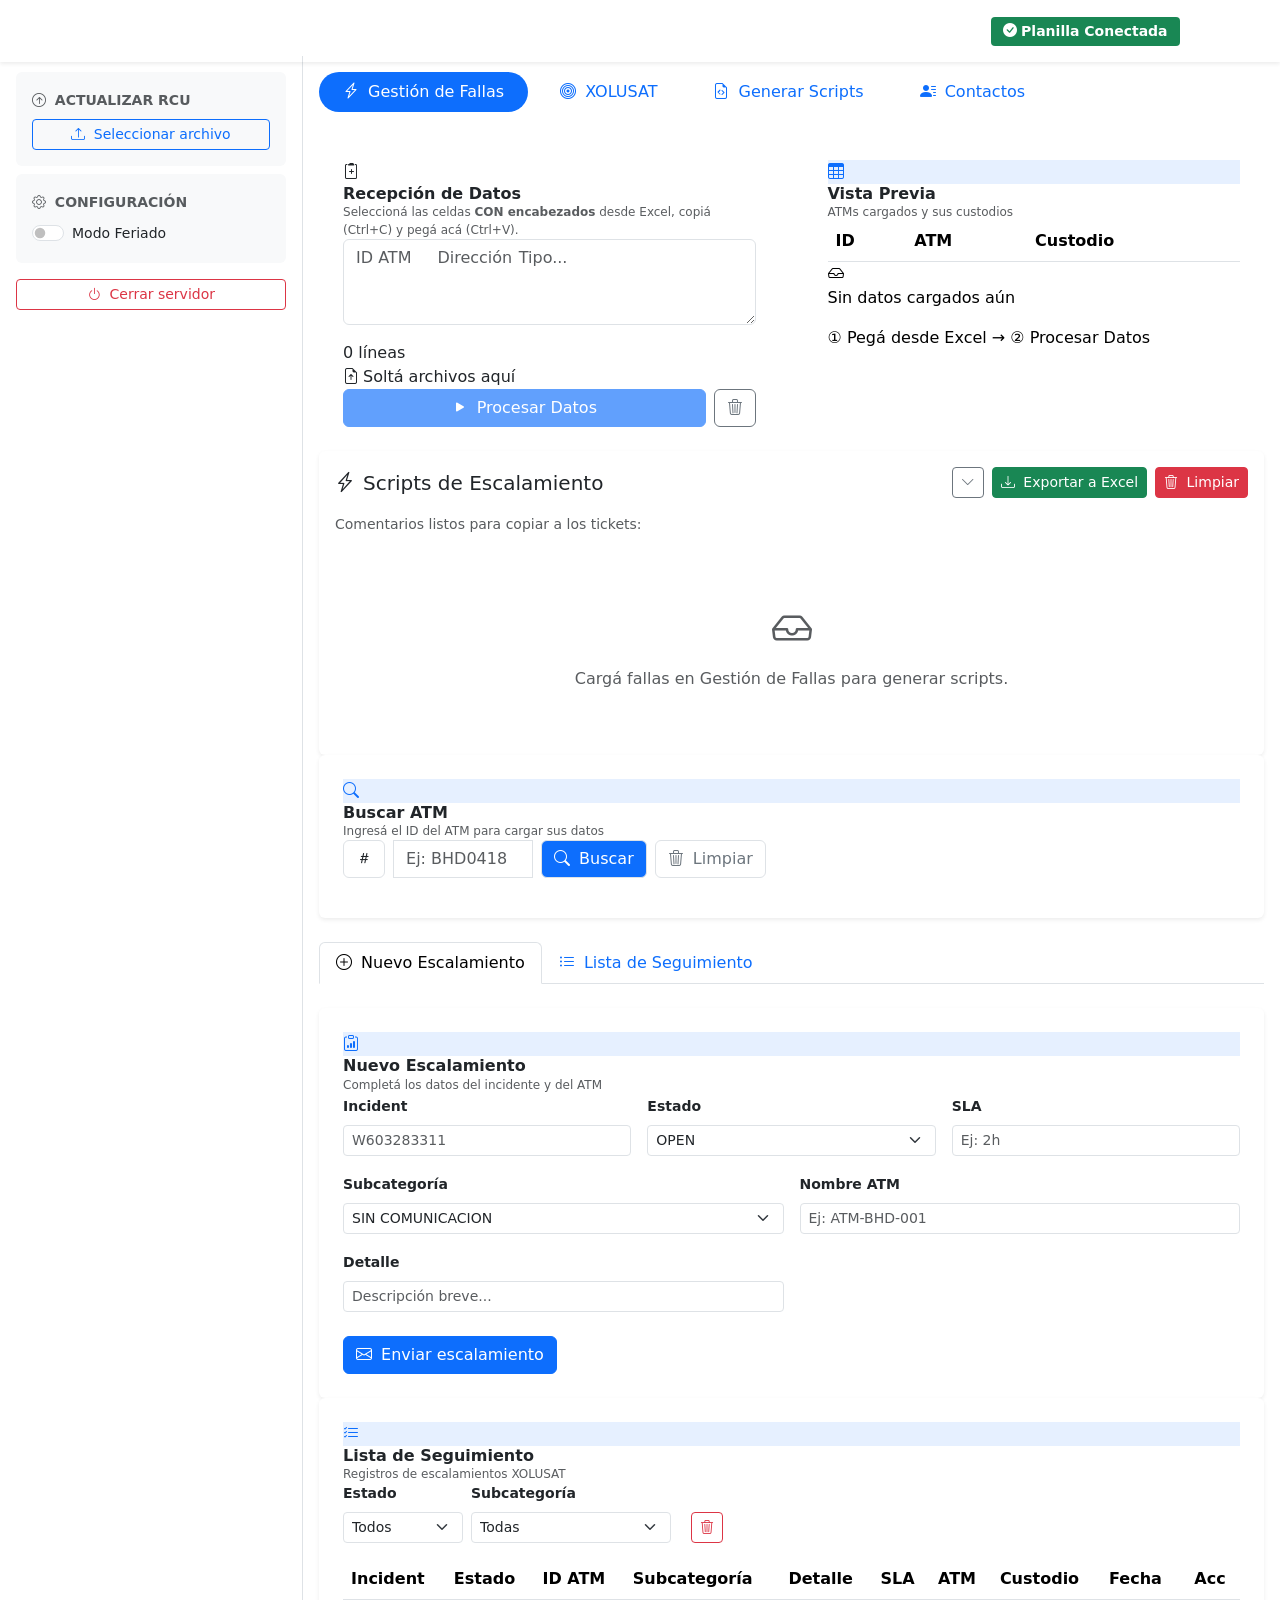
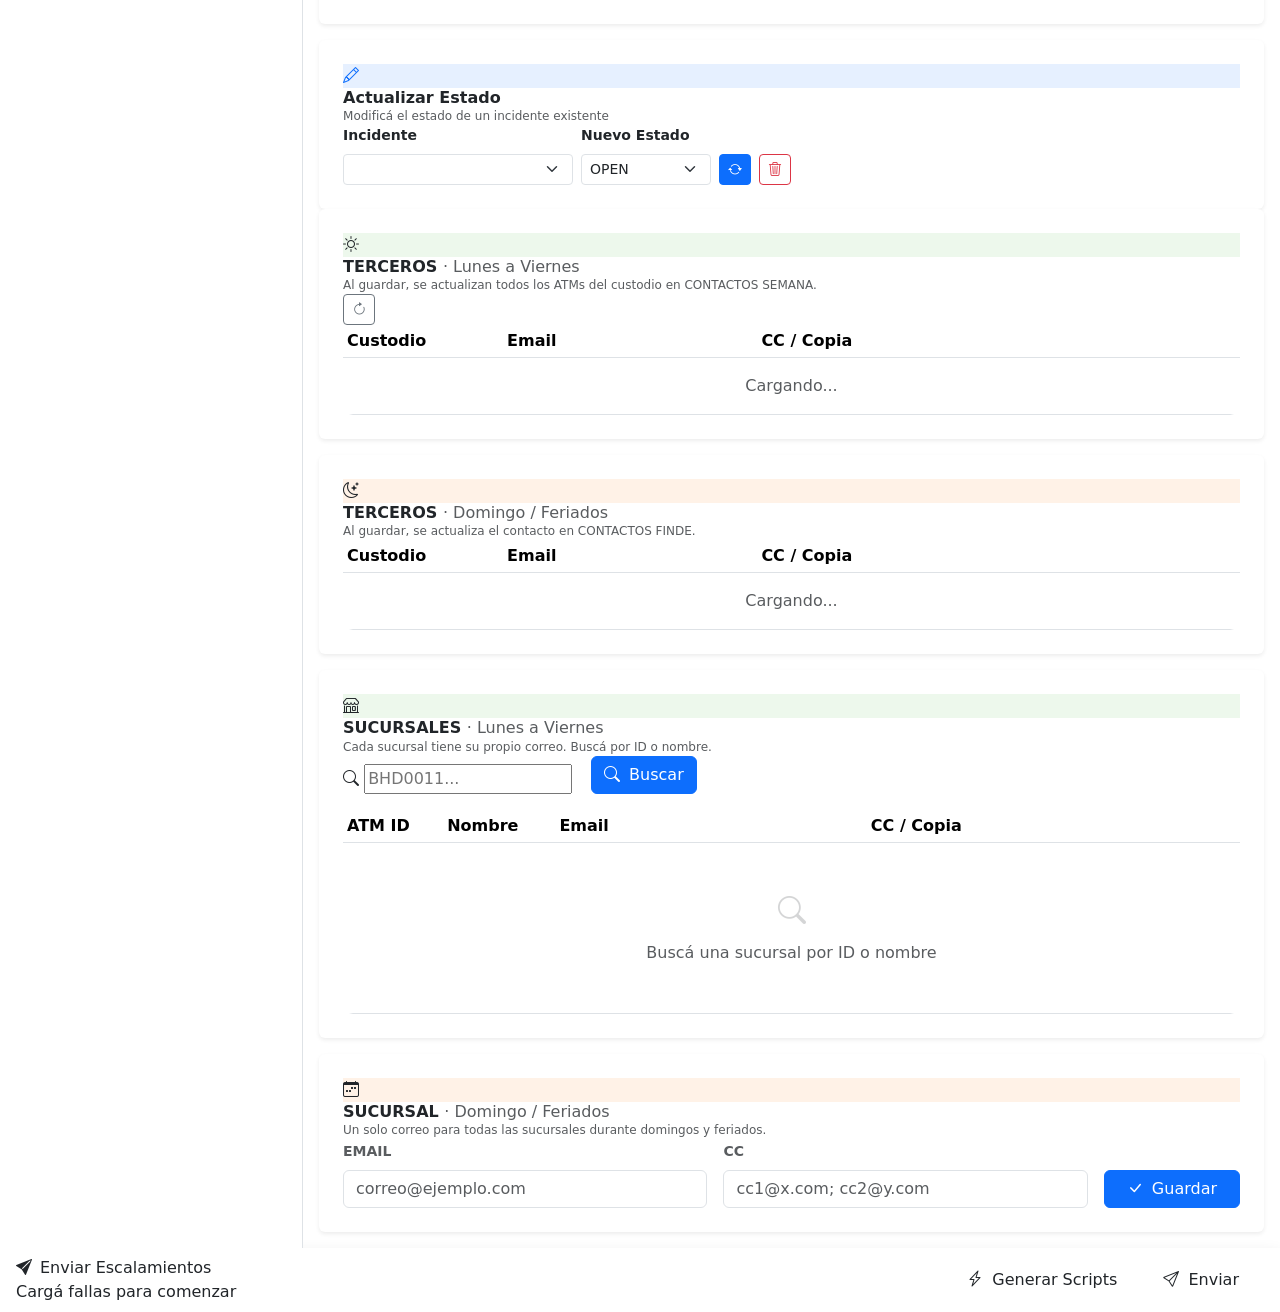
==== commit 427f0add: "v2.2 completa: XOLUSAT persistente, drag-drop, fixes varios - XOLUSAT: registros persistentes en xol" ====
--- a/backend/templates/index.html
+++ b/backend/templates/index.html
@@ -4,6 +4,11 @@
     <meta charset="UTF-8">
     <meta name="viewport" content="width=device-width, initial-scale=1.0">
     <title>Escalamientos ATM</title>
+    <link rel="icon" type="image/x-icon" href="/static/favicon.ico">
+    <link rel="icon" type="image/png" sizes="192x192" href="/static/icon-192.png">
+    <link rel="apple-touch-icon" href="/static/icon-192.png">
+    <link rel="manifest" href="/static/manifest.json">
+    <meta name="theme-color" content="#1E293B">
     <meta http-equiv="Cache-Control" content="no-cache, no-store, must-revalidate">
     <meta http-equiv="Pragma" content="no-cache">
     <meta http-equiv="Expires" content="0">
@@ -26,7 +31,7 @@
                 <i class="bi bi-check-circle-fill"></i>
                 Planilla Conectada
             </span>
-            <span id="atm-count" class="text-white-50 small fw-semibold">859 ATMs</span>
+            <span id="atm-count" class="text-white-50 small fw-semibold">— ATMs</span>
         </div>
     </div>
 </nav>
@@ -292,8 +297,8 @@
                                 <select class="form-select form-select-sm" id="xol-estado">
                                     <option>OPEN</option>
                                     <option>ASSIGNED</option>
-                                    <option>SUPEND</option>
-                                    <option>DISPACHED</option>
+                                    <option>SUSPENDED</option>
+                                    <option>DISPATCHED</option>
                                     <option>CLOSED</option>
                                 </select>
                             </div>
@@ -353,8 +358,8 @@
                                     <option>Todos</option>
                                     <option>OPEN</option>
                                     <option>ASSIGNED</option>
-                                    <option>SUPEND</option>
-                                    <option>DISPACHED</option>
+                                    <option>SUSPENDED</option>
+                                    <option>DISPATCHED</option>
                                     <option>CLOSED</option>
                                 </select>
                             </div>
@@ -424,8 +429,8 @@
                                 <select class="form-select form-select-sm py-1" id="xol-update-estado" style="width: 130px;">
                                     <option>OPEN</option>
                                     <option>ASSIGNED</option>
-                                    <option>SUPEND</option>
-                                    <option>DISPACHED</option>
+                                    <option>SUSPENDED</option>
+                                    <option>DISPATCHED</option>
                                     <option>CLOSED</option>
                                 </select>
                             </div>
